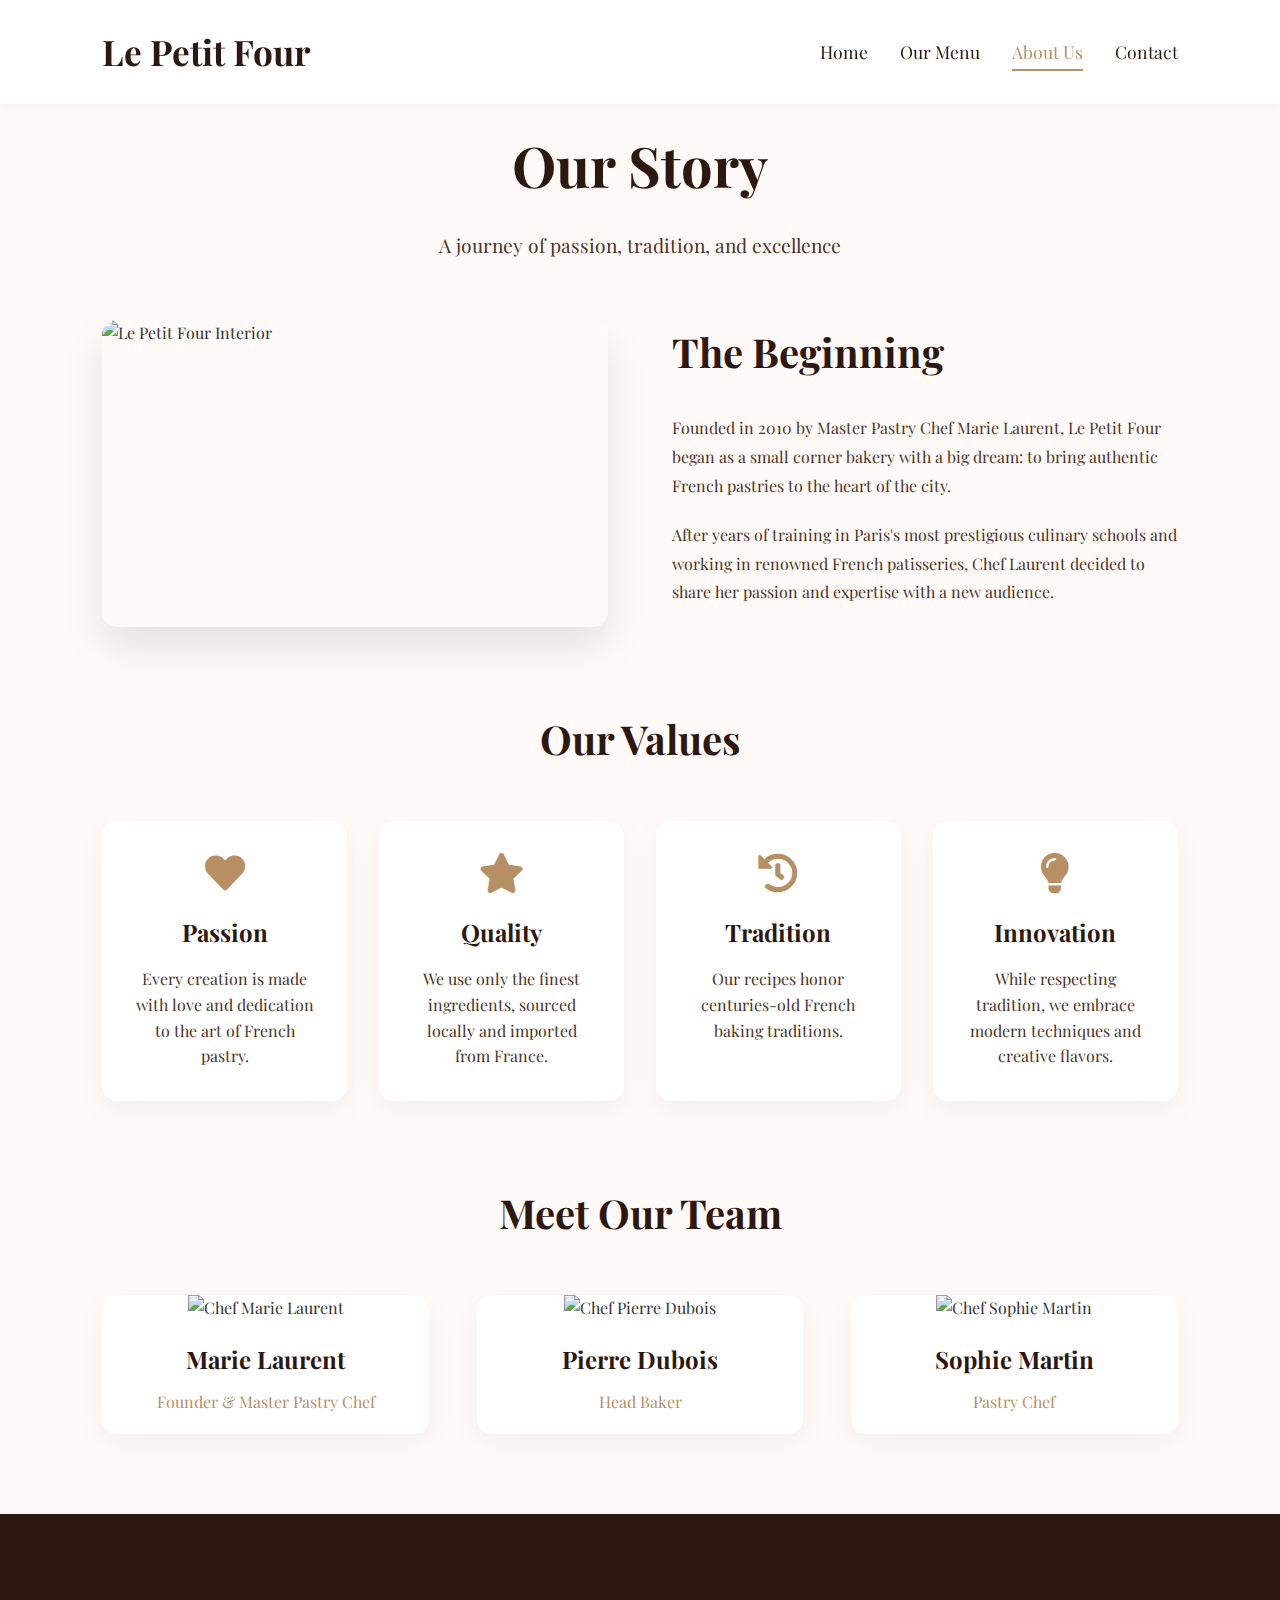
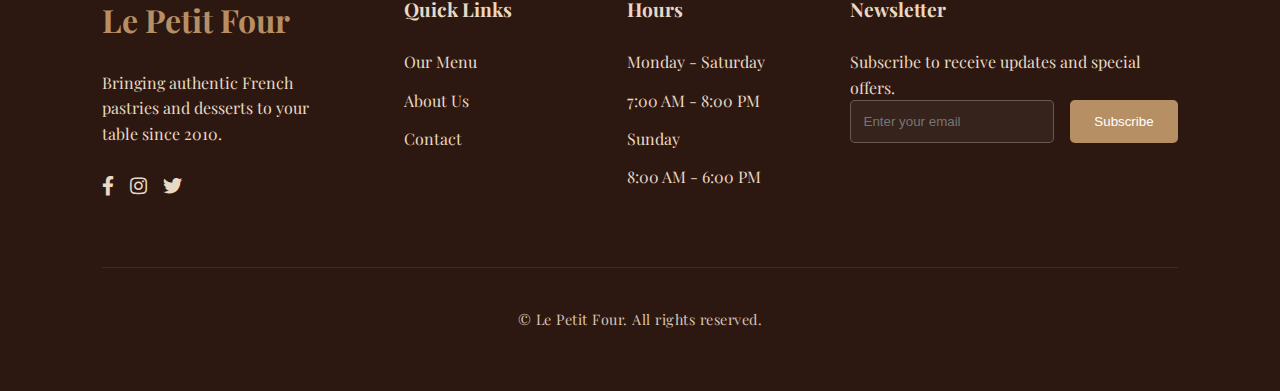
==== about.html @ 9facf5e6 "Add files via upload" ====
<!DOCTYPE html>
<html lang="en">
<head>
    <meta charset="UTF-8">
    <meta name="viewport" content="width=device-width, initial-scale=1.0">
    <title>About Us - Le Petit Four</title>
    <link href="https://fonts.googleapis.com/css2?family=Playfair+Display:wght@400;700&display=swap" rel="stylesheet">
    <link rel="stylesheet" href="https://cdnjs.cloudflare.com/ajax/libs/font-awesome/5.15.4/css/all.min.css">
    <link rel="stylesheet" href="style.css">
</head>
<body>
    <nav class="navbar">
        <div class="nav-brand">
            <h1>Le Petit Four</h1>
        </div>
        <div class="hamburger">
            <span></span>
            <span></span>
            <span></span>
        </div>
        <div class="nav-links">
            <a href="index.html">Home</a>
            <a href="menu.html">Our Menu</a>
            <a href="about.html" class="active">About Us</a>
            <a href="contact.html">Contact</a>
        </div>
    </nav>

    <section class="about-page">
        <div class="about-header">
            <h1>Our Story</h1>
            <p>A journey of passion, tradition, and excellence</p>
        </div>

        <div class="about-content">
            <div class="about-story">
                <img src="images/bakery-interior.jpg" alt="Le Petit Four Interior">
                <div class="story-text">
                    <h2>The Beginning</h2>
                    <p>Founded in 2010 by Master Pastry Chef Marie Laurent, Le Petit Four began as a small corner bakery with a big dream: to bring authentic French pastries to the heart of the city.</p>
                    <p>After years of training in Paris's most prestigious culinary schools and working in renowned French patisseries, Chef Laurent decided to share her passion and expertise with a new audience.</p>
                </div>
            </div>

            <div class="about-values">
                <h2>Our Values</h2>
                <div class="values-grid">
                    <div class="value-item">
                        <i class="fas fa-heart"></i>
                        <h3>Passion</h3>
                        <p>Every creation is made with love and dedication to the art of French pastry.</p>
                    </div>
                    <div class="value-item">
                        <i class="fas fa-star"></i>
                        <h3>Quality</h3>
                        <p>We use only the finest ingredients, sourced locally and imported from France.</p>
                    </div>
                    <div class="value-item">
                        <i class="fas fa-history"></i>
                        <h3>Tradition</h3>
                        <p>Our recipes honor centuries-old French baking traditions.</p>
                    </div>
                    <div class="value-item">
                        <i class="fas fa-lightbulb"></i>
                        <h3>Innovation</h3>
                        <p>While respecting tradition, we embrace modern techniques and creative flavors.</p>
                    </div>
                </div>
            </div>

            <div class="team-section">
                <h2>Meet Our Team</h2>
                <div class="team-grid">
                    <div class="team-member">
                        <img src="images/chef-marie.jpg" alt="Chef Marie Laurent">
                        <h3>Marie Laurent</h3>
                        <p>Founder & Master Pastry Chef</p>
                    </div>
                    <div class="team-member">
                        <img src="images/chef-pierre.jpg" alt="Chef Pierre Dubois">
                        <h3>Pierre Dubois</h3>
                        <p>Head Baker</p>
                    </div>
                    <div class="team-member">
                        <img src="images/chef-sophie.jpg" alt="Chef Sophie Martin">
                        <h3>Sophie Martin</h3>
                        <p>Pastry Chef</p>
                    </div>
                </div>
            </div>
        </div>
    </section>

    <footer class="footer">
        <!-- Same footer as index.html -->
        <div class="footer-content">
            <div class="footer-section">
                <h3>Le Petit Four</h3>
                <p>Bringing authentic French pastries and desserts to your table since 2010.</p>
                <div class="social-links">
                    <a href="#" aria-label="Facebook"><i class="fab fa-facebook-f"></i></a>
                    <a href="#" aria-label="Instagram"><i class="fab fa-instagram"></i></a>
                    <a href="#" aria-label="Twitter"><i class="fab fa-twitter"></i></a>
                </div>
            </div>
            <div class="footer-section">
                <h4>Quick Links</h4>
                <ul>
                    <li><a href="menu.html">Our Menu</a></li>
                    <li><a href="about.html">About Us</a></li>
                    <li><a href="contact.html">Contact</a></li>
                </ul>
            </div>
            <div class="footer-section">
                <h4>Hours</h4>
                <ul>
                    <li>Monday - Saturday</li>
                    <li>7:00 AM - 8:00 PM</li>
                    <li>Sunday</li>
                    <li>8:00 AM - 6:00 PM</li>
                </ul>
            </div>
            <div class="footer-section">
                <h4>Newsletter</h4>
                <p>Subscribe to receive updates and special offers.</p>
                <form class="newsletter-form">
                    <input type="email" placeholder="Enter your email" required>
                    <button type="submit">Subscribe</button>
                </form>
            </div>
        </div>
        <div class="footer-bottom">
            <p>&copy; <span id="currentYear"></span> Le Petit Four. All rights reserved.</p>
        </div>
    </footer>

    <script src="https://cdnjs.cloudflare.com/ajax/libs/gsap/3.12.2/gsap.min.js"></script>
    <script src="https://cdnjs.cloudflare.com/ajax/libs/gsap/3.12.2/ScrollTrigger.min.js"></script>
    <script src="main.js"></script>
</body>
</html>
---- style.css ----
/* Base styles */
* {
    margin: 0;
    padding: 0;
    box-sizing: border-box;
}

body {
    font-family: 'Playfair Display', serif;
    line-height: 1.6;
    color: #333;
}

/* Navigation */
.navbar {
    position: fixed;
    top: 0;
    left: 0;
    width: 100%;
    padding: 1.5rem 8%;
    display: flex;
    justify-content: space-between;
    align-items: center;
    z-index: 1000;
    transition: all 0.3s ease;
}

.navbar.scrolled {
    background: rgba(255, 255, 255, 0.8);
    backdrop-filter: blur(10px);
    padding: 1rem 8%;
    box-shadow: 0 5px 20px rgba(0, 0, 0, 0.05);
}
    /* Navbar Improvements */
    .navbar {
        padding: 1.5rem 8%;
        background: rgba(255, 255, 255, 0.95);
        backdrop-filter: blur(10px);
        box-shadow: 0 2px 20px rgba(0, 0, 0, 0.05);
    }
    
    .nav-brand h1 {
        font-size: 2.2rem;
        color: #2c1810;
        transition: transform 0.3s ease;
    }
    
    .nav-brand h1:hover {
        transform: scale(1.05);
    }
    
    .nav-links {
        gap: 2.5rem;
    }
    
    .nav-links a {
        font-size: 1.1rem;
        color: #4a3427;
        position: relative;
        transition: color 0.3s ease;
    }
    
    .nav-links a::after {
        content: '';
        position: absolute;
        bottom: -5px;
        left: 0;
        width: 0;
        height: 2px;
        background: #b68f65;
        transition: width 0.3s ease;
    }
    
    .nav-links a:hover::after,
    .nav-links a.active::after {
        width: 100%;
    }
    
    .nav-links a:hover {
        color: #b68f65;
    }
    
    /* Improved Mobile Menu */
    @media (max-width: 768px) {
        .navbar {
            padding: 1rem 5%;
        }
    
        .hamburger {
            width: 30px;
            height: 24px;
            position: relative;
            cursor: pointer;
            z-index: 100;
        }
    
        .hamburger span {
            height: 2px;
            background: #2c1810;
            position: absolute;
            left: 0;
            right: 0;
            transition: all 0.3s ease;
        }
    
        .hamburger span:first-child {
            top: 0;
        }
    
        .hamburger span:nth-child(2) {
            top: 50%;
            transform: translateY(-50%);
        }
    
        .hamburger span:last-child {
            bottom: 0;
        }
    
        .hamburger.active span:first-child {
            transform: rotate(45deg);
            top: 50%;
        }
    
        .hamburger.active span:nth-child(2) {
            opacity: 0;
        }
    
        .hamburger.active span:last-child {
            transform: rotate(-45deg);
            bottom: 50%;
        }
    
        .nav-links {
            position: fixed;
            top: 0;
            right: -100%;
            width: 80%;
            height: 100vh;
            background: rgba(255, 255, 255, 0.98);
            backdrop-filter: blur(10px);
            flex-direction: column;
            justify-content: center;
            align-items: center;
            gap: 2rem;
            transition: right 0.5s cubic-bezier(0.65, 0, 0.35, 1);
            box-shadow: -5px 0 30px rgba(0, 0, 0, 0.1);
        }
    
        .nav-links.active {
            right: 0;
        }
    
        .nav-links a {
            font-size: 1.3rem;
            opacity: 0;
            transform: translateX(30px);
        }
    
        .nav-links.active a {
            opacity: 1;
            transform: translateX(0);
            transition: all 0.4s ease;
            transition-delay: calc(0.1s * var(--i));
        }
    }


.hamburger {
    display: none;
    cursor: pointer;
}

.hamburger span {
    display: block;
    width: 25px;
    height: 3px;
    background: #2c1810;
    margin: 5px 0;
    transition: all 0.3s ease;
}

.nav-links {
    display: flex;
    gap: 2rem;
}

.nav-links a {
    color: #2c1810;
    text-decoration: none;
    font-size: 1.1rem;
    transition: color 0.3s ease;
}

.nav-links a:hover,
.nav-links a.active {
    color: #b68f65;
}

/* Hero Section */
.hero-section {
    height: 100vh;
    position: relative;
    overflow: hidden;
    display: flex;
    align-items: center;
    justify-content: center;
    background: #fffaf7;
}

.morph-wrapper {
    position: absolute;
    top: 0;
    left: 0;
    width: 100%;
    height: 100%;
    z-index: 1;
}

.morph-svg {
    width: 100%;
    height: 100%;
}

.morph-svg path {
    fill: rgba(182, 143, 101, 0.1);
}

.hero-content {
    position: relative;
    z-index: 2;
    text-align: center;
    max-width: 800px;
    padding: 0 2rem;
}

.hero-title {
    font-size: 4rem;
    color: #2c1810;
    margin-bottom: 1.5rem;
}

.hero-subtitle {
    font-size: 1.2rem;
    color: #4a3427;
    margin-bottom: 2rem;
}

.hero-button {
    display: inline-block;
    padding: 1rem 2rem;
    background: #b68f65;
    color: white;
    text-decoration: none;
    border-radius: 30px;
    transition: all 0.3s ease;
}

.hero-button:hover {
    background: #9a7852;
    transform: translateY(-2px);
}

/* About Section */
.about-section {
    padding: 100px 8%;
    background: #fff;
}

.about-container {
    display: grid;
    grid-template-columns: 1fr 1fr;
    gap: 4rem;
    max-width: 1200px;
    margin: 0 auto;
}

.about-text h2 {
    font-size: 2.5rem;
    color: #2c1810;
    margin-bottom: 2rem;
}

.about-text p {
    color: #4a3427;
    margin-bottom: 1.5rem;
}

.about-features {
    display: grid;
    grid-template-columns: repeat(3, 1fr);
    gap: 2rem;
    margin-top: 3rem;
}

.feature {
    text-align: center;
}

.feature-number {
    display: block;
    font-size: 2.5rem;
    color: #b68f65;
    font-weight: 700;
}

.feature-text {
    color: #4a3427;
    font-size: 1.1rem;
}

.about-image img {
    width: 100%;
    height: 100%;
    object-fit: cover;
    border-radius: 15px;
    box-shadow: 0 20px 40px rgba(0, 0, 0, 0.1);
}

/* Contact Section */
.contact-section {
    padding: 100px 8%;
    background: #fffaf7;
}

.contact-container {
    display: grid;
    grid-template-columns: 1fr 1fr;
    gap: 4rem;
    max-width: 1200px;
    margin: 0 auto;
}

.contact-info h2 {
    font-size: 2.5rem;
    color: #2c1810;
    margin-bottom: 1.5rem;
}

.contact-details {
    margin-top: 3rem;
}

.contact-item {
    display: flex;
    align-items: flex-start;
    gap: 1.5rem;
    margin-bottom: 2rem;
}

.contact-item i {
    font-size: 1.5rem;
    color: #b68f65;
}

.contact-item h3 {
    font-size: 1.2rem;
    color: #2c1810;
    margin-bottom: 0.5rem;
}

.contact-form {
    background: white;
    padding: 3rem;
    border-radius: 15px;
    box-shadow: 0 10px 30px rgba(0, 0, 0, 0.05);
}

.form-group {
    margin-bottom: 1.5rem;
}

.form-group input,
.form-group textarea {
    width: 100%;
    padding: 1rem;
    border: 1px solid #ddd;
    border-radius: 5px;
    font-size: 1rem;
}

.form-group textarea {
    height: 150px;
    resize: vertical;
}

.submit-button {
    width: 100%;
    padding: 1rem;
    background: #b68f65;
    color: white;
    border: none;
    border-radius: 5px;
    font-size: 1rem;
    cursor: pointer;
    transition: all 0.3s ease;
}

.submit-button:hover {
    background: #9a7852;
}

/* Footer */
.footer {
    background: #2c1810;
    color: #e8d8c4;
    padding: 80px 8% 20px;
}

.footer-content {
    display: grid;
    grid-template-columns: 1.5fr 1fr 1fr 1.2fr;
    gap: 4rem;
    max-width: 1200px;
    margin: 0 auto;
}

.footer-section h3 {
    font-size: 2rem;
    color: #b68f65;
    margin-bottom: 1.5rem;
}

.footer-section h4 {
    font-size: 1.2rem;
    color: #e8d8c4;
    margin-bottom: 1.5rem;
}

.footer-section ul {
    list-style: none;
}

.footer-section ul li {
    margin-bottom: 0.8rem;
}

.footer-section ul li a {
    color: #e8d8c4;
    text-decoration: none;
    transition: color 0.3s ease;
}

.footer-section ul li a:hover {
    color: #b68f65;
}

.social-links {
    display: flex;
    gap: 1rem;
    margin-top: 1.5rem;
}

.social-links a {
    color: #e8d8c4;
    font-size: 1.2rem;
    transition: color 0.3s ease;
}

.social-links a:hover {
    color: #b68f65;
}

.newsletter-form {
    display: flex;
    gap: 1rem;
}

.newsletter-form input {
    flex: 1;
    padding: 0.8rem;
    border: 1px solid rgba(232, 216, 196, 0.3);
    background: rgba(255, 255, 255, 0.05);
    color: #e8d8c4;
    border-radius: 5px;
}

.newsletter-form button {
    padding: 0.8rem 1.5rem;
    background: #b68f65;
    border: none;
    color: white;
    border-radius: 5px;
    cursor: pointer;
    transition: background 0.3s ease;
}

.newsletter-form button:hover {
    background: #9a7852;
}

.credit-line {
    font-family: 'Montserrat', sans-serif;
    font-weight: 600;
    font-size: 1rem;
    letter-spacing: 1px;
    color: #e8d8c4;
}

.credit-line .heart {
    color: #ff0000;
    font-size: 1.1rem;
    margin: 0 3px;
    display: inline-block;
    animation: heartbeat 1.5s infinite;
}

.credit-line .studio-name {
    color: #b68f65;
    font-weight: 700;
    transition: color 0.3s ease;
    text-decoration: none;
}

.credit-line .studio-name:hover {
    color: #fff;
}

@keyframes heartbeat {
    0%, 100% { transform: scale(1); }
    50% { transform: scale(1.1); }
}

.footer-bottom {
    margin-top: 4rem;
    padding: 2rem 0;
    text-align: center;
    border-top: 1px solid rgba(232, 216, 196, 0.1);
    display: flex;
    flex-direction: column;
    gap: 0.8rem;
    align-items: center;
}

.footer-bottom p {
    margin: 0;
    color: #e8d8c4;
    font-size: 0.95rem;
    letter-spacing: 0.5px;
}

.footer-bottom p:last-child {
    color: #e8d8c4;
    font-size: 0.9rem;
}

.footer-bottom p:last-child .heart {
    color: #000;
}

.footer-bottom p {
    margin: 0.5rem 0;
    color: #e8d8c4;
}

.footer-bottom p:last-child {
    font-size: 0.9rem;
    opacity: 0.9;
}

/* Responsive Design */
@media (max-width: 1024px) {
    .footer-content {
        grid-template-columns: repeat(2, 1fr);
    }
}

@media (max-width: 768px) {
    .hamburger {
        display: block;
    }

    .nav-links {
        position: fixed;
        top: 80px;
        right: -100%;
        width: 100%;
        height: calc(100vh - 80px);
        background: white;
        flex-direction: column;
        align-items: center;
        padding: 2rem;
        transition: right 0.3s ease;
    }

    .nav-links.active {
        right: 0;
    }

    .about-container,
    .contact-container {
        grid-template-columns: 1fr;
    }

    .hero-title {
        font-size: 3rem;
    }

    .footer-content {
        grid-template-columns: 1fr;
        gap: 2rem;
    }
}

/* Menu Section Styles */
.menu-section {
    padding: 120px 8% 80px;
    background-color: #fffaf7;
}

.menu-header {
    text-align: center;
    margin-bottom: 60px;
}

.menu-header h1 {
    font-size: 3.5rem;
    color: #2c1810;
    margin-bottom: 20px;
}

.menu-header p {
    color: #4a3427;
    font-size: 1.2rem;
    margin-bottom: 30px;
}

.menu-categories {
    display: flex;
    justify-content: center;
    gap: 1rem;
    margin-bottom: 40px;
}

.category-btn {
    padding: 0.8rem 1.5rem;
    border: 2px solid #b68f65;
    background: transparent;
    color: #2c1810;
    font-size: 1rem;
    cursor: pointer;
    transition: all 0.3s ease;
    border-radius: 30px;
}

.category-btn.active,
.category-btn:hover {
    background: #b68f65;
    color: white;
}

.menu-grid {
    display: grid;
    grid-template-columns: repeat(auto-fit, minmax(300px, 1fr));
    gap: 2rem;
    max-width: 1200px;
    margin: 0 auto;
}

.menu-item {
    background: white;
    border-radius: 15px;
    overflow: hidden;
    box-shadow: 0 10px 30px rgba(0, 0, 0, 0.05);
    transition: transform 0.3s ease;
}

.menu-item:hover {
    transform: translateY(-5px);
}

.menu-item img {
    width: 100%;
    height: 250px;
    object-fit: cover;
}

.menu-item-content {
    padding: 1.5rem;
}

.menu-item-content h3 {
    font-size: 1.5rem;
    color: #2c1810;
    margin-bottom: 0.5rem;
}

.menu-item-content p {
    color: #4a3427;
    margin-bottom: 1rem;
}

.price {
    display: block;
    color: #b68f65;
    font-size: 1.2rem;
    font-weight: 700;
}

/* Responsive Design for Menu */
@media (max-width: 768px) {
    .menu-categories {
        flex-wrap: wrap;
    }
    
    .menu-header h1 {
        font-size: 2.5rem;
    }
    
    .menu-grid {
        grid-template-columns: 1fr;
    }
}

/* About Page Styles */
.about-page {
    padding: 120px 8% 80px;
    background-color: #fffaf7;
}

.about-header {
    text-align: center;
    margin-bottom: 60px;
}

.about-header h1 {
    font-size: 3.5rem;
    color: #2c1810;
    margin-bottom: 20px;
}

.about-header p {
    font-size: 1.2rem;
    color: #4a3427;
}

.about-story {
    display: grid;
    grid-template-columns: 1fr 1fr;
    gap: 4rem;
    margin-bottom: 80px;
}

.about-story img {
    width: 100%;
    height: 100%;
    object-fit: cover;
    border-radius: 15px;
    box-shadow: 0 20px 40px rgba(0, 0, 0, 0.1);
}

.story-text h2 {
    font-size: 2.5rem;
    color: #2c1810;
    margin-bottom: 30px;
}

.story-text p {
    color: #4a3427;
    margin-bottom: 20px;
    line-height: 1.8;
}

.about-values {
    text-align: center;
    margin-bottom: 80px;
}

.about-values h2 {
    font-size: 2.5rem;
    color: #2c1810;
    margin-bottom: 50px;
}

.values-grid {
    display: grid;
    grid-template-columns: repeat(4, 1fr);
    gap: 2rem;
}

.value-item {
    padding: 2rem;
    background: white;
    border-radius: 15px;
    box-shadow: 0 10px 30px rgba(0, 0, 0, 0.05);
    transition: transform 0.3s ease;
}

.value-item:hover {
    transform: translateY(-10px);
}

.value-item i {
    font-size: 2.5rem;
    color: #b68f65;
    margin-bottom: 20px;
}

.value-item h3 {
    font-size: 1.5rem;
    color: #2c1810;
    margin-bottom: 15px;
}

.value-item p {
    color: #4a3427;
}

.team-section {
    text-align: center;
}

.team-section h2 {
    font-size: 2.5rem;
    color: #2c1810;
    margin-bottom: 50px;
}

.team-grid {
    display: grid;
    grid-template-columns: repeat(3, 1fr);
    gap: 3rem;
}

.team-member {
    background: white;
    border-radius: 15px;
    overflow: hidden;
    box-shadow: 0 10px 30px rgba(0, 0, 0, 0.05);
    transition: transform 0.3s ease;
}

.team-member:hover {
    transform: translateY(-10px);
}

.team-member img {
    width: 100%;
    height: 300px;
    object-fit: cover;
}

.team-member h3 {
    font-size: 1.5rem;
    color: #2c1810;
    margin: 20px 0 10px;
}

.team-member p {
    color: #b68f65;
    margin-bottom: 20px;
}

/* Responsive Design for About Page */
@media (max-width: 1024px) {
    .values-grid {
        grid-template-columns: repeat(2, 1fr);
    }
}

@media (max-width: 768px) {
    .about-story {
        grid-template-columns: 1fr;
    }

    .team-grid {
        grid-template-columns: 1fr;
        max-width: 400px;
        margin: 0 auto;
    }

    .about-header h1 {
        font-size: 2.5rem;
    }

    .values-grid {
        grid-template-columns: 1fr;
    }
}
/* Contact Page Styles */
.contact-page {
    padding: 120px 8% 80px;
    background-color: #fffaf7;
}

.contact-header {
    text-align: center;
    margin-bottom: 60px;
}

.contact-header h1 {
    font-size: 3.5rem;
    color: #2c1810;
    margin-bottom: 20px;
}

.contact-header p {
    font-size: 1.2rem;
    color: #4a3427;
}

.map-container {
    margin-bottom: 60px;
    border-radius: 15px;
    overflow: hidden;
    box-shadow: 0 10px 30px rgba(0, 0, 0, 0.05);
}

.contact-details-grid {
    display: grid;
    grid-template-columns: repeat(4, 1fr);
    gap: 2rem;
    margin-bottom: 60px;
}

.contact-info-card {
    background: white;
    padding: 2rem;
    text-align: center;
    border-radius: 15px;
    box-shadow: 0 10px 30px rgba(0, 0, 0, 0.05);
    transition: transform 0.3s ease;
}

.contact-info-card:hover {
    transform: translateY(-10px);
}

.contact-info-card i {
    font-size: 2rem;
    color: #b68f65;
    margin-bottom: 1rem;
}

.contact-info-card h3 {
    font-size: 1.5rem;
    color: #2c1810;
    margin-bottom: 1rem;
}

.contact-info-card p {
    color: #4a3427;
    line-height: 1.6;
}

.contact-form-section {
    max-width: 800px;
    margin: 0 auto;
}

.form-container {
    background: white;
    padding: 3rem;
    border-radius: 15px;
    box-shadow: 0 10px 30px rgba(0, 0, 0, 0.05);
}

.form-container h2 {
    font-size: 2rem;
    color: #2c1810;
    margin-bottom: 2rem;
    text-align: center;
}

.form-row {
    display: grid;
    grid-template-columns: 1fr 1fr;
    gap: 2rem;
    margin-bottom: 1.5rem;
}

.form-group {
    margin-bottom: 1.5rem;
}

.form-group label {
    display: block;
    margin-bottom: 0.5rem;
    color: #2c1810;
    font-weight: 500;
}

.form-group input,
.form-group textarea {
    width: 100%;
    padding: 1rem;
    border: 1px solid #ddd;
    border-radius: 5px;
    font-size: 1rem;
    transition: border-color 0.3s ease;
}

.form-group input:focus,
.form-group textarea:focus {
    outline: none;
    border-color: #b68f65;
}

.submit-button {
    width: 100%;
    padding: 1rem;
    background: #b68f65;
    color: white;
    border: none;
    border-radius: 5px;
    font-size: 1rem;
    cursor: pointer;
    transition: background 0.3s ease;
}

.submit-button:hover {
    background: #9a7852;
}

/* Responsive Design for Contact Page */
@media (max-width: 1024px) {
    .contact-details-grid {
        grid-template-columns: repeat(2, 1fr);
    }
}

@media (max-width: 768px) {
    .contact-header h1 {
        font-size: 2.5rem;
    }

    .contact-details-grid {
        grid-template-columns: 1fr;
    }

    .form-row {
        grid-template-columns: 1fr;
        gap: 1rem;
    }

    .form-container {
        padding: 2rem;
    }
}
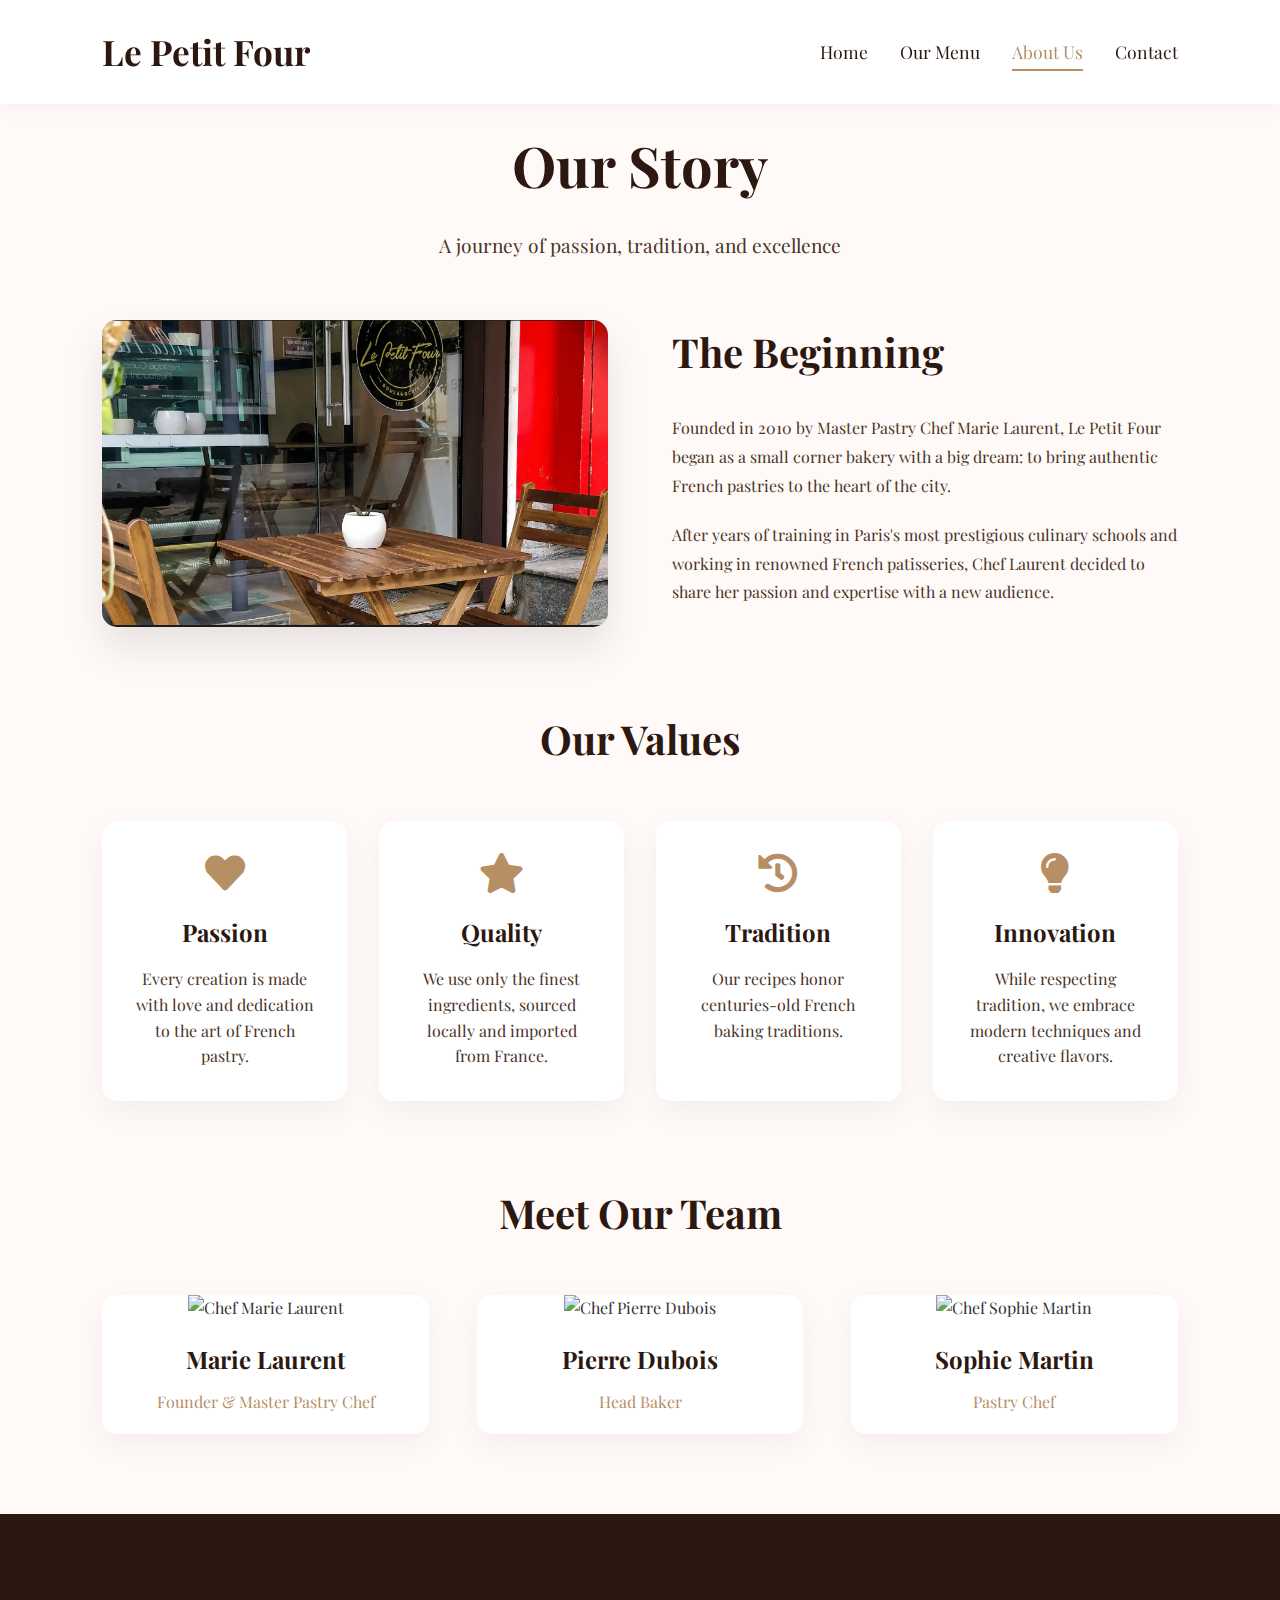
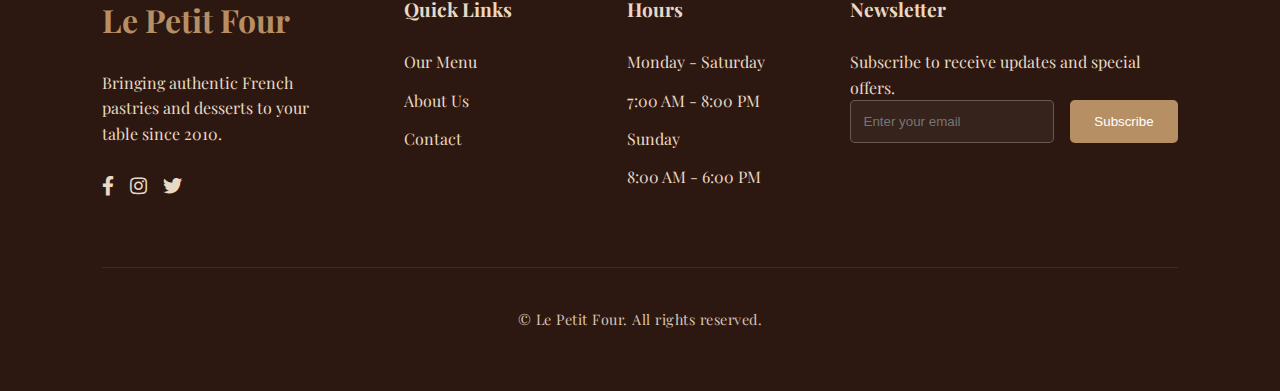
==== commit a4b09941: "Update about.html" ====
--- a/about.html
+++ b/about.html
@@ -34,7 +34,7 @@
 
         <div class="about-content">
             <div class="about-story">
-                <img src="images/bakery-interior.jpg" alt="Le Petit Four Interior">
+                <img src="img/about.png" alt="Le Petit Four Interior">
                 <div class="story-text">
                     <h2>The Beginning</h2>
                     <p>Founded in 2010 by Master Pastry Chef Marie Laurent, Le Petit Four began as a small corner bakery with a big dream: to bring authentic French pastries to the heart of the city.</p>
@@ -138,4 +138,4 @@
     <script src="https://cdnjs.cloudflare.com/ajax/libs/gsap/3.12.2/ScrollTrigger.min.js"></script>
     <script src="main.js"></script>
 </body>
-</html>+</html>
